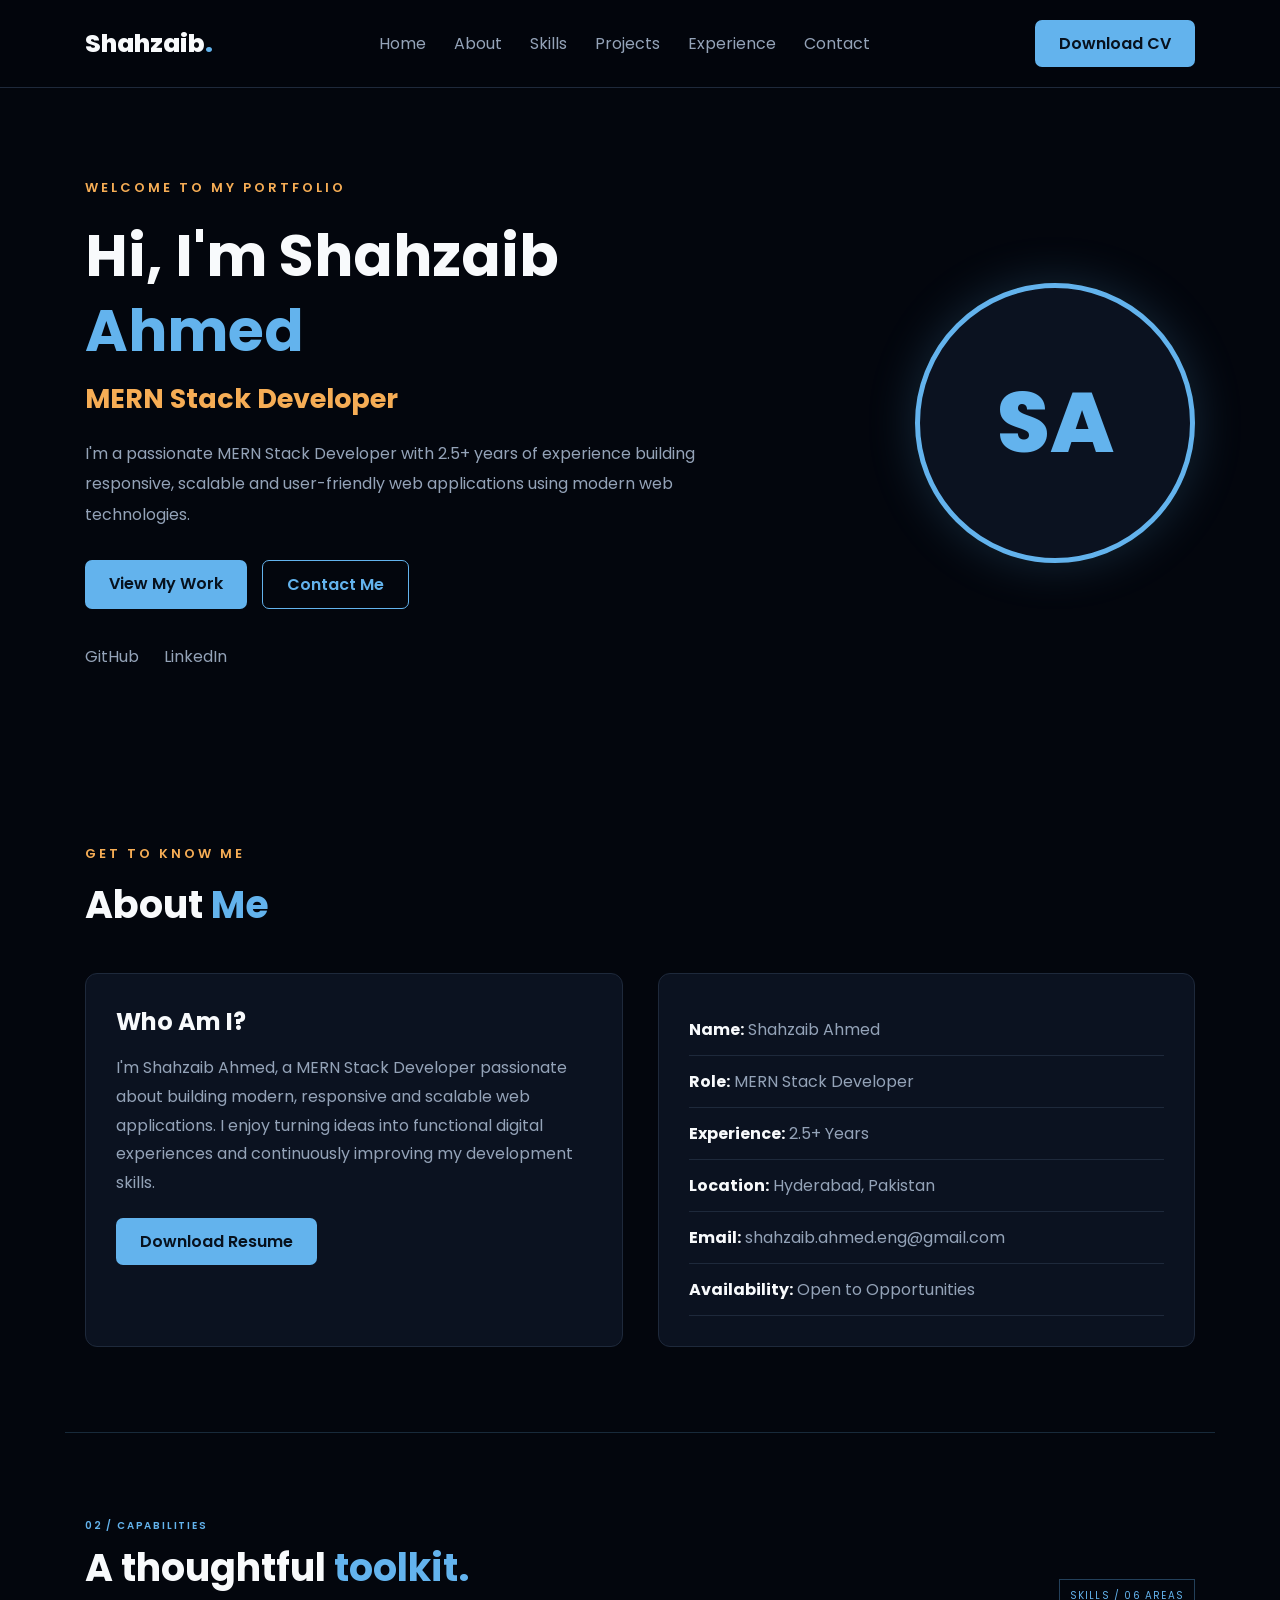
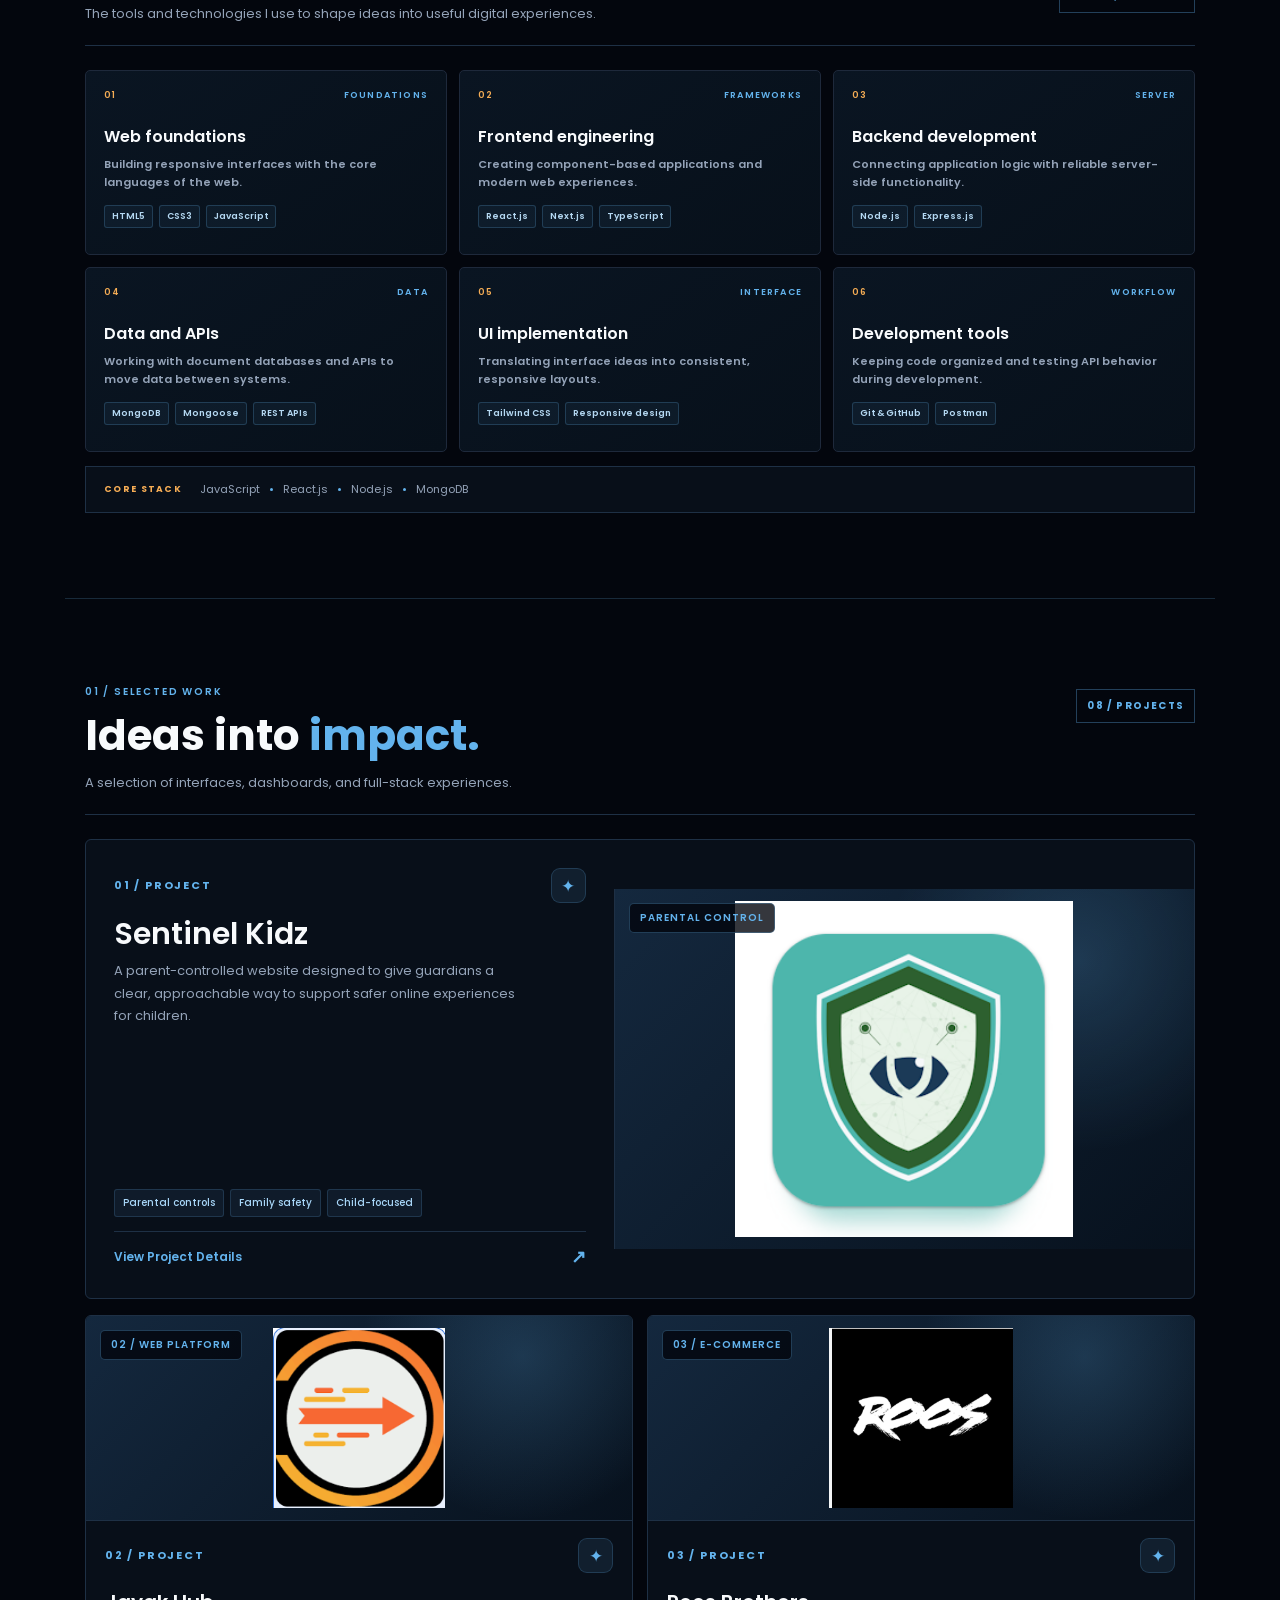
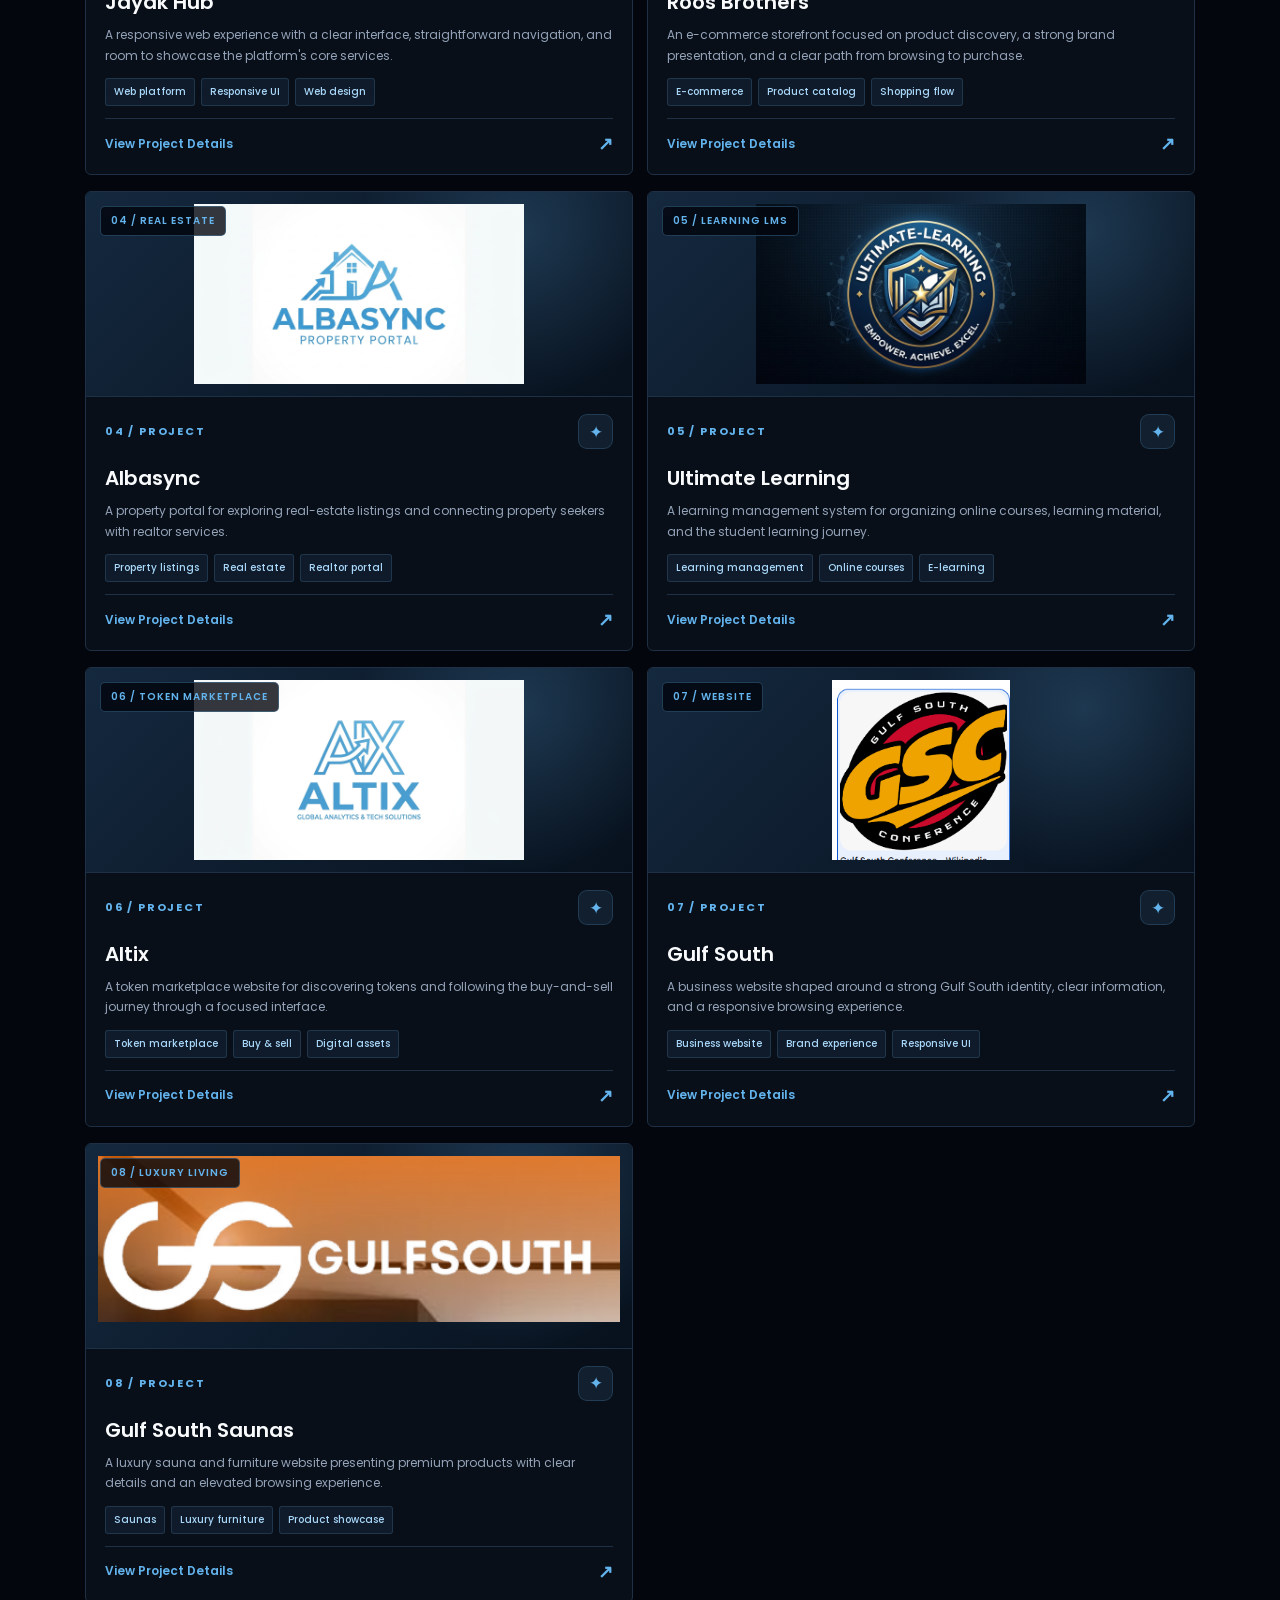
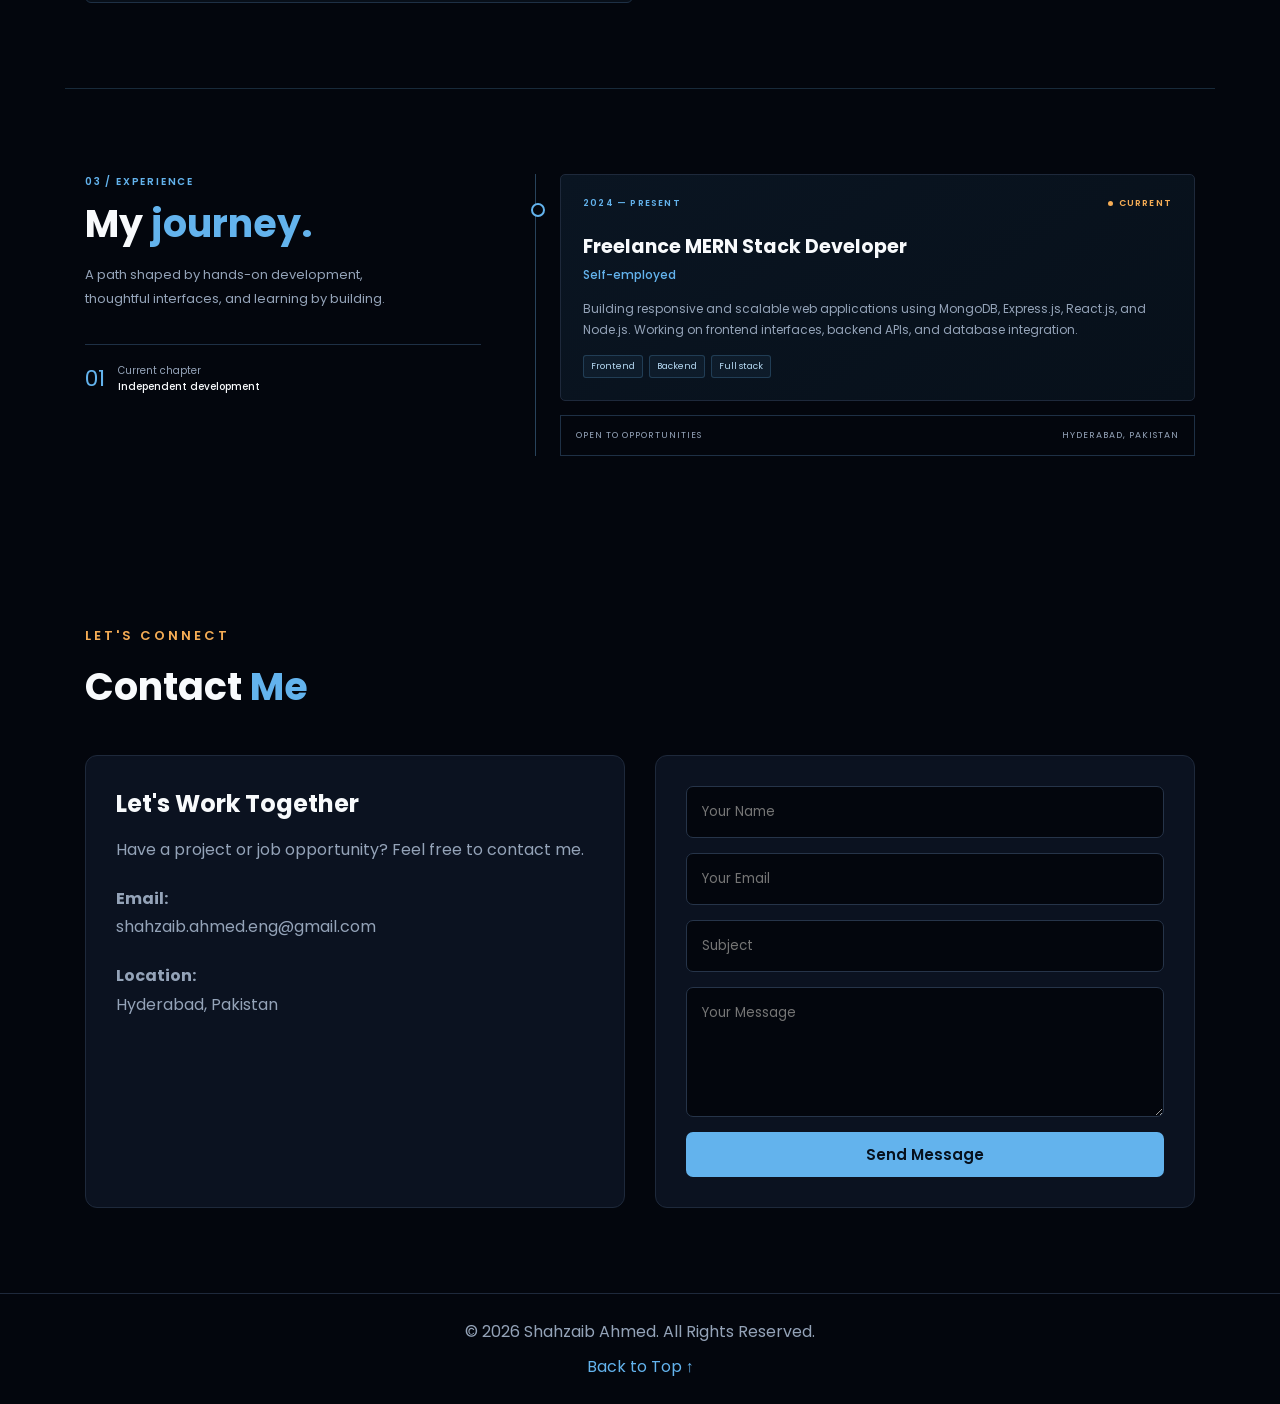
==== project.html @ 98721a76 "Initial portfolio commit" ====
<!DOCTYPE html>
<html lang="en">
<head>
    <meta charset="UTF-8">
    <meta name="viewport" content="width=device-width, initial-scale=1.0">

    <title>Project Details | Shahzaib Ahmed</title>

    <link rel="stylesheet" href="project.css">
</head>
<body>

    <header class="project-navbar">
        <a href="index.html" class="logo">
    Shahzaib<span>.</span></a>
        <a href="index.html#projects" class="back-link">← Back to Projects</a>
    </header>

    <main class="project-container case-study">

        <p class="project-label">PROJECT CASE STUDY <span id="project-number">01 / 08</span></p>

        <header class="case-header">
            <div>
                <h1 id="project-name">Sample Project 01</h1>
                <p class="project-description">
                    A closer look at the purpose, audience, and design focus of this project.
                </p>
            </div>
            <a href="index.html#projects" class="back-button">All projects <span>↗</span></a>
        </header>

        <section class="case-visual" aria-label="Project preview">
            <div class="case-window-bar">
                <div class="window-dots" aria-hidden="true"><i></i><i></i><i></i></div>
                <span>INTERFACE PREVIEW</span>
                <span id="preview-category">WEB EXPERIENCE</span>
            </div>
            <figure class="case-image">
                <img id="project-preview" src="assets/projects/2.PNG" alt="Sample project logo">
            </figure>
        </section>

        <section class="project-overview">
            <div class="overview-copy">
                <p class="case-section-label">OVERVIEW / 01</p>
                <h2 id="project-overview-title">Designed around a clear idea.</h2>
                <p id="project-overview">
                    Project overview will appear here.
                </p>
            </div>

            <dl class="project-facts">
                <div><dt>PROJECT TYPE</dt><dd id="project-type">Web experience</dd></div>
                <div><dt>DESIGNED FOR</dt><dd id="project-audience">Visitors</dd></div>
                <div><dt>CORE FOCUS</dt><dd id="project-focus">Digital experience</dd></div>
            </dl>
        </section>

        <section class="case-focus">
            <div class="case-section-heading">
                <div>
                    <p class="case-section-label">DESIGN NOTES / 02</p>
                    <h2>Project focus</h2>
                </div>
                <p id="project-focus-intro">Key considerations that shaped this project.</p>
            </div>

            <div class="focus-grid">
                <article class="focus-item">
                    <span id="project-focus-label-1">01 / EXPERIENCE</span>
                    <h3 id="project-focus-title-1">Clear hierarchy</h3>
                    <p id="project-focus-copy-1">Organize content so the most useful information is easy to find.</p>
                </article>
                <article class="focus-item">
                    <span id="project-focus-label-2">02 / INTERACTION</span>
                    <h3 id="project-focus-title-2">Simple navigation</h3>
                    <p id="project-focus-copy-2">Keep important actions visible and the main flow straightforward.</p>
                </article>
                <article class="focus-item">
                    <span id="project-focus-label-3">03 / RESPONSIVE</span>
                    <h3 id="project-focus-title-3">Every screen</h3>
                    <p id="project-focus-copy-3">Make the experience work comfortably across desktop and mobile.</p>
                </article>
            </div>
        </section>

        <section class="case-stack">
            <div>
                <p class="case-section-label">PROJECT SCOPE / 03</p>
                <h2>Focus areas</h2>
            </div>
            <div class="case-tech" id="project-scope"></div>
        </section>

        <a href="index.html#projects" class="case-return">← Back to selected projects</a>

    </main>

    <footer>
        <p>© 2026 Shahzaib Ahmed. All Rights Reserved.</p>
    </footer>

    <script src="project.js"></script>

</body>
</html>
---- project.css ----
@import url('https://fonts.googleapis.com/css2?family=Poppins:wght@300;400;500;600;700;800&display=swap');

:root {
    --background: #03060D;
    --card: #0B1220;
    --primary: #63B3ED;
    --secondary: #F6AD55;
    --white: #F8FAFC;
    --gray: #94A3B8;
}

* {
    margin: 0;
    padding: 0;
    box-sizing: border-box;
    scroll-behavior: smooth;
}

body {
    font-family: 'Poppins', sans-serif;
    background: var(--background);
    color: var(--white);
    min-height: 100vh;
    display: flex;
    flex-direction: column;
}

a {
    text-decoration: none;
    color: inherit;
}

/* NAVBAR */

.project-navbar {
    background: rgba(3, 6, 13, 0.95);
    position: sticky;
    top: 0;
    z-index: 100;
    border-bottom: 1px solid #1E293B;

    display: flex;
    justify-content: space-between;
    align-items: center;

    padding: 20px 8%;
}

.logo {
    font-size: 25px;
    font-weight: 800;
    color: var(--white);
}

.logo span {
    color: var(--primary);
}

.back-link {
    color: var(--gray);
    transition: 0.3s;
}

.back-link:hover {
    color: var(--primary);
}

/* PROJECT DETAILS */

.project-container {
    width: 85%;
    max-width: 1150px;
    margin: auto;
    padding: 100px 0;
    flex: 1;
}

.project-label {
    color: var(--secondary);
    letter-spacing: 3px;
    font-size: 13px;
    font-weight: 600;
}

.project-container h1 {
    font-size: clamp(35px, 5vw, 55px);
    margin: 20px 0;
    color: var(--white);
}

.project-description {
    color: var(--gray);
    font-size: 17px;
    line-height: 1.9;
    margin-bottom: 45px;
}

/* PROJECT INFO CARD */

.project-info {
    background: var(--card);
    border: 1px solid #1E293B;
    padding: 35px;
    border-radius: 12px;
    margin-bottom: 35px;
    transition: 0.3s;
}

.project-info:hover {
    border-color: var(--primary);
    transform: translateY(-4px);
}

.project-info h2 {
    color: var(--primary);
    font-size: 24px;
    margin-bottom: 15px;
}

.project-info p {
    color: var(--gray);
    line-height: 1.9;
}

/* BACK BUTTON */

.back-button {
    display: inline-block;
    padding: 12px 24px;
    background: var(--primary);
    color: #07111D;
    border-radius: 7px;
    font-weight: 600;
    transition: 0.3s;
}

.back-button:hover {
    transform: translateY(-3px);
    background: var(--secondary);
}

/* FOOTER */

footer {
    padding: 25px 20px;
    text-align: center;
    border-top: 1px solid #1E293B;
    color: var(--gray);
}

footer p {
    margin-bottom: 10px;
}

/* RESPONSIVE */

@media (max-width: 768px) {

    .project-navbar {
        padding: 20px;
    }

    .project-container {
        width: 90%;
        padding: 70px 0;
    }

    .project-container h1 {
        font-size: 36px;
    }

    .project-info {
        padding: 25px;
    }

}

@media (max-width: 480px) {

    .project-navbar {
        gap: 15px;
    }

    .logo {
        font-size: 21px;
    }

    .back-link {
        font-size: 13px;
    }

}

/* CASE STUDY LAYOUT */

.project-container.case-study {
    width: min(1150px, calc(100% - 40px));
    padding: 48px 0 84px;
}

.case-study .project-label,
.case-section-label {
    display: flex;
    align-items: center;
    justify-content: space-between;
    gap: 16px;
    color: var(--primary);
    font-size: 10px;
    font-weight: 600;
    letter-spacing: 1.6px;
}

.case-study .project-label span {
    color: var(--gray);
    font-size: 9px;
}

.case-header {
    display: flex;
    align-items: flex-end;
    justify-content: space-between;
    gap: 30px;
    margin: 22px 0 28px;
}

.case-header h1 {
    margin: 0 0 12px;
    color: var(--white);
    font-size: 42px;
    line-height: 1.1;
}

.case-header .project-description {
    max-width: 640px;
    margin: 0;
    color: var(--gray);
    font-size: 14px;
    line-height: 1.8;
}

.case-study .back-button {
    flex: 0 0 auto;
    padding: 10px 13px;
    border: 1px solid #2A4A64;
    border-radius: 3px;
    background: transparent;
    color: var(--primary);
    font-size: 11px;
}

.case-study .back-button:hover {
    transform: translateY(-2px);
    border-color: var(--primary);
    background: rgba(99, 179, 237, .08);
}

.case-study .back-button span {
    margin-left: 12px;
}

.case-visual {
    overflow: hidden;
    border: 1px solid #1E3045;
    background: #070E17;
}

.case-window-bar {
    min-height: 38px;
    display: flex;
    align-items: center;
    justify-content: space-between;
    gap: 12px;
    padding: 0 14px;
    border-bottom: 1px solid #1E3045;
    color: var(--gray);
    background: #0A1522;
    font-size: 9px;
    letter-spacing: 1px;
}

.window-dots {
    display: flex;
    gap: 5px;
}

.window-dots i {
    width: 6px;
    height: 6px;
    border-radius: 50%;
    background: #34516A;
}

.case-image {
    min-height: 390px;
    display: grid;
    place-items: center;
    padding: 28px;
    background:
        radial-gradient(circle at 50% 40%, rgba(99, 179, 237, .1), transparent 55%),
        #07111D;
}

.case-image img {
    display: block;
    width: min(100%, 760px);
    max-height: 470px;
    object-fit: contain;
    border: 1px solid #20384E;
    background: #0B1725;
    box-shadow: 0 18px 45px rgba(0, 0, 0, .35);
}

.project-overview {
    display: grid;
    grid-template-columns: minmax(0, 1fr) minmax(280px, .75fr);
    gap: 54px;
    padding: 34px 0;
    border-bottom: 1px solid #1E3045;
}

.overview-copy h2,
.case-section-heading h2,
.case-stack h2 {
    margin: 12px 0;
    color: var(--white);
    font-size: 24px;
    line-height: 1.25;
}

.overview-copy > p:last-child,
.case-section-heading > p {
    max-width: 600px;
    color: var(--gray);
    font-size: 12px;
    line-height: 1.8;
}

.project-facts {
    display: grid;
    align-content: center;
}

.project-facts div {
    display: flex;
    justify-content: space-between;
    gap: 20px;
    padding: 12px 0;
    border-bottom: 1px solid #1E3045;
}

.project-facts dt {
    color: var(--gray);
    font-size: 9px;
    letter-spacing: 1px;
}

.project-facts dd {
    color: var(--white);
    font-size: 11px;
    text-align: right;
}

.case-focus {
    padding: 34px 0;
    border-bottom: 1px solid #1E3045;
}

.case-section-heading {
    display: flex;
    align-items: flex-end;
    justify-content: space-between;
    gap: 24px;
    margin-bottom: 18px;
}

.case-section-heading h2,
.case-stack h2 {
    margin-bottom: 0;
}

.case-section-heading > p {
    max-width: 300px;
}

.focus-grid {
    display: grid;
    grid-template-columns: repeat(3, minmax(0, 1fr));
    gap: 10px;
}

.focus-item {
    min-width: 0;
    padding: 18px;
    border: 1px solid #1E3045;
    background: linear-gradient(145deg, #0A1522, #07101A);
}

.focus-item > span {
    color: var(--primary);
    font-size: 9px;
    letter-spacing: 1px;
}

.focus-item h3 {
    margin: 22px 0 7px;
    color: var(--white);
    font-size: 15px;
}

.focus-item p {
    color: var(--gray);
    font-size: 11px;
    line-height: 1.7;
}

.case-stack {
    display: flex;
    align-items: center;
    justify-content: space-between;
    gap: 24px;
    padding: 28px 0;
    border-bottom: 1px solid #1E3045;
}

.case-tech {
    display: flex;
    flex-wrap: wrap;
    gap: 7px;
}

.case-tech span {
    padding: 7px 10px;
    border: 1px solid #23405A;
    color: #B5D9F3;
    font-size: 10px;
}

.case-return {
    display: inline-block;
    margin-top: 24px;
    color: var(--primary);
    font-size: 11px;
}

.case-return:hover {
    color: var(--secondary);
}

@media (max-width: 768px) {
    .project-container.case-study {
        padding: 38px 0 64px;
    }

    .case-header {
        align-items: flex-start;
        flex-direction: column;
        gap: 18px;
    }

    .case-header h1 {
        font-size: 34px;
    }

    .case-image {
        min-height: 280px;
        padding: 18px;
    }

    .project-overview {
        grid-template-columns: 1fr;
        gap: 20px;
    }

    .focus-grid {
        grid-template-columns: 1fr;
    }
}

@media (max-width: 480px) {
    .project-container.case-study {
        width: calc(100% - 28px);
    }

    .case-window-bar {
        padding: 0 9px;
        font-size: 8px;
    }

    .case-image {
        min-height: 220px;
        padding: 12px;
    }

    .case-section-heading,
    .case-stack {
        align-items: flex-start;
        flex-direction: column;
    }

    .project-facts div {
        gap: 12px;
    }
}
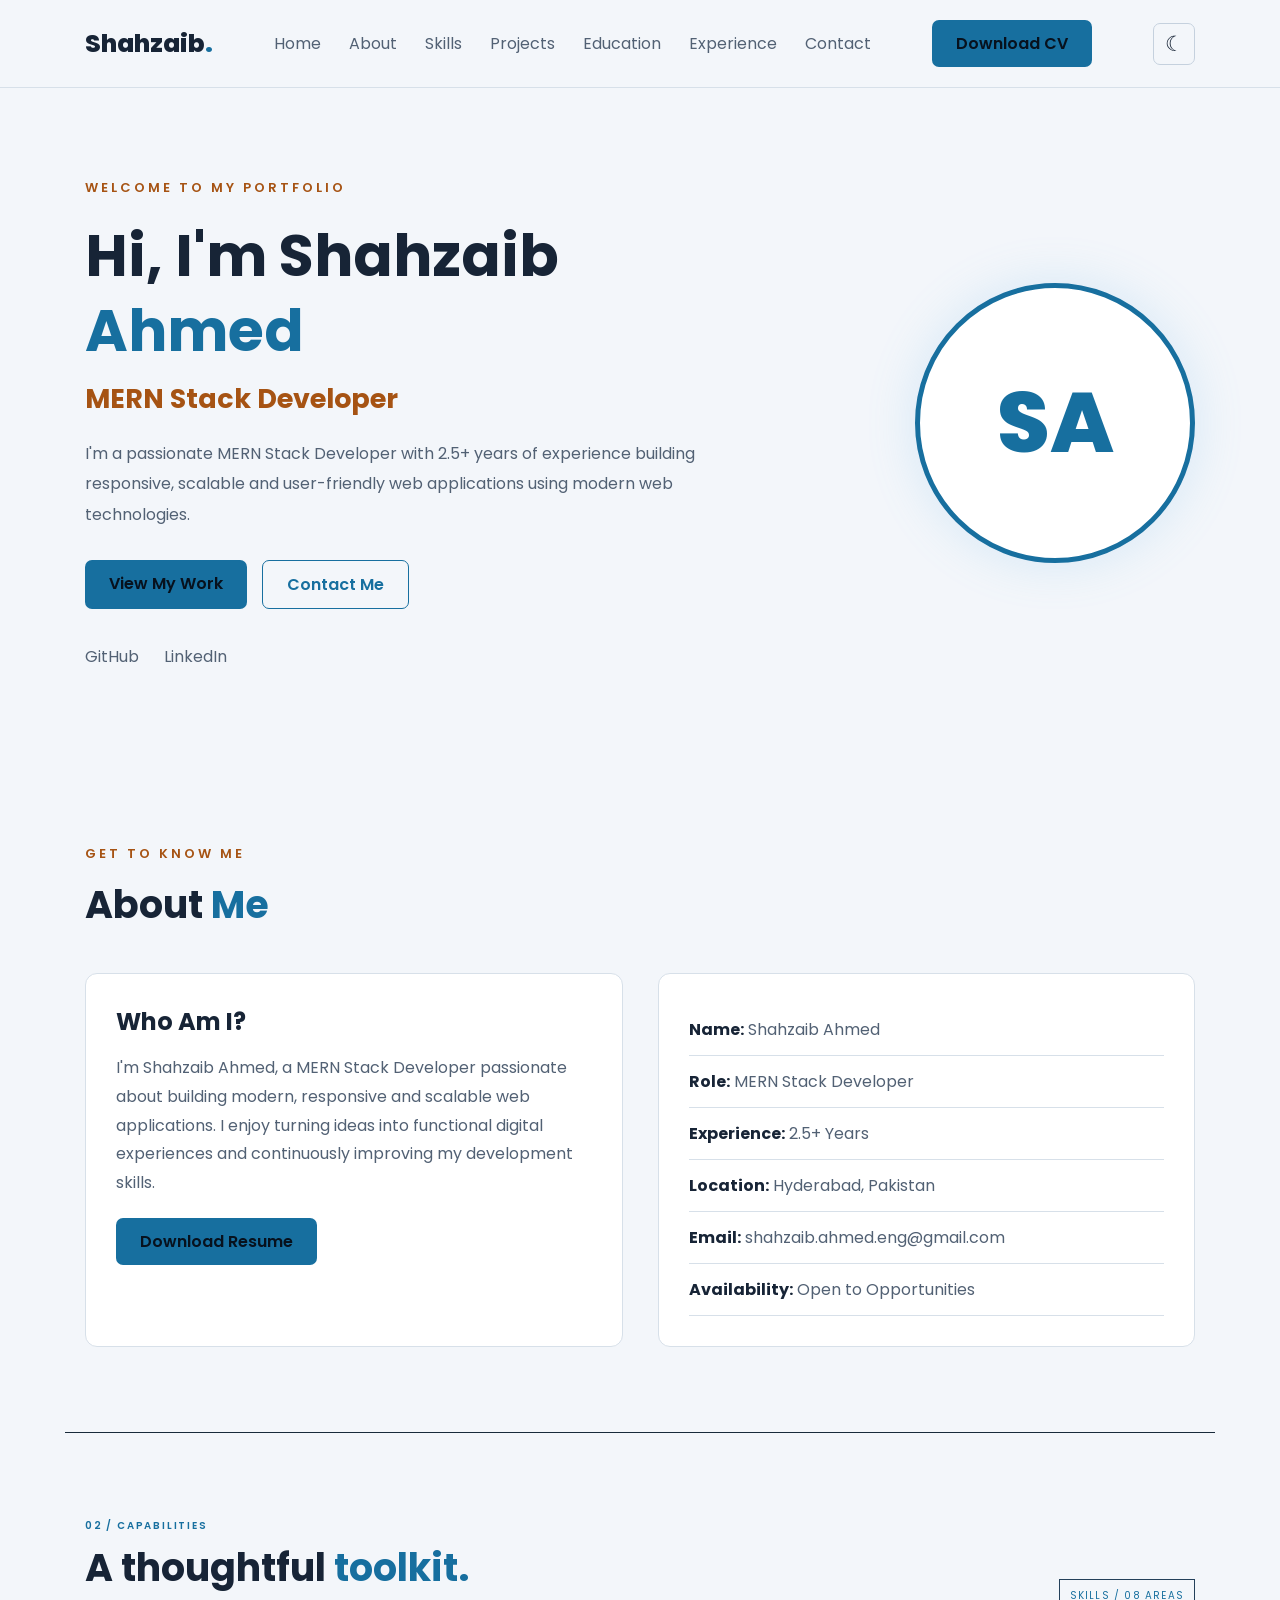
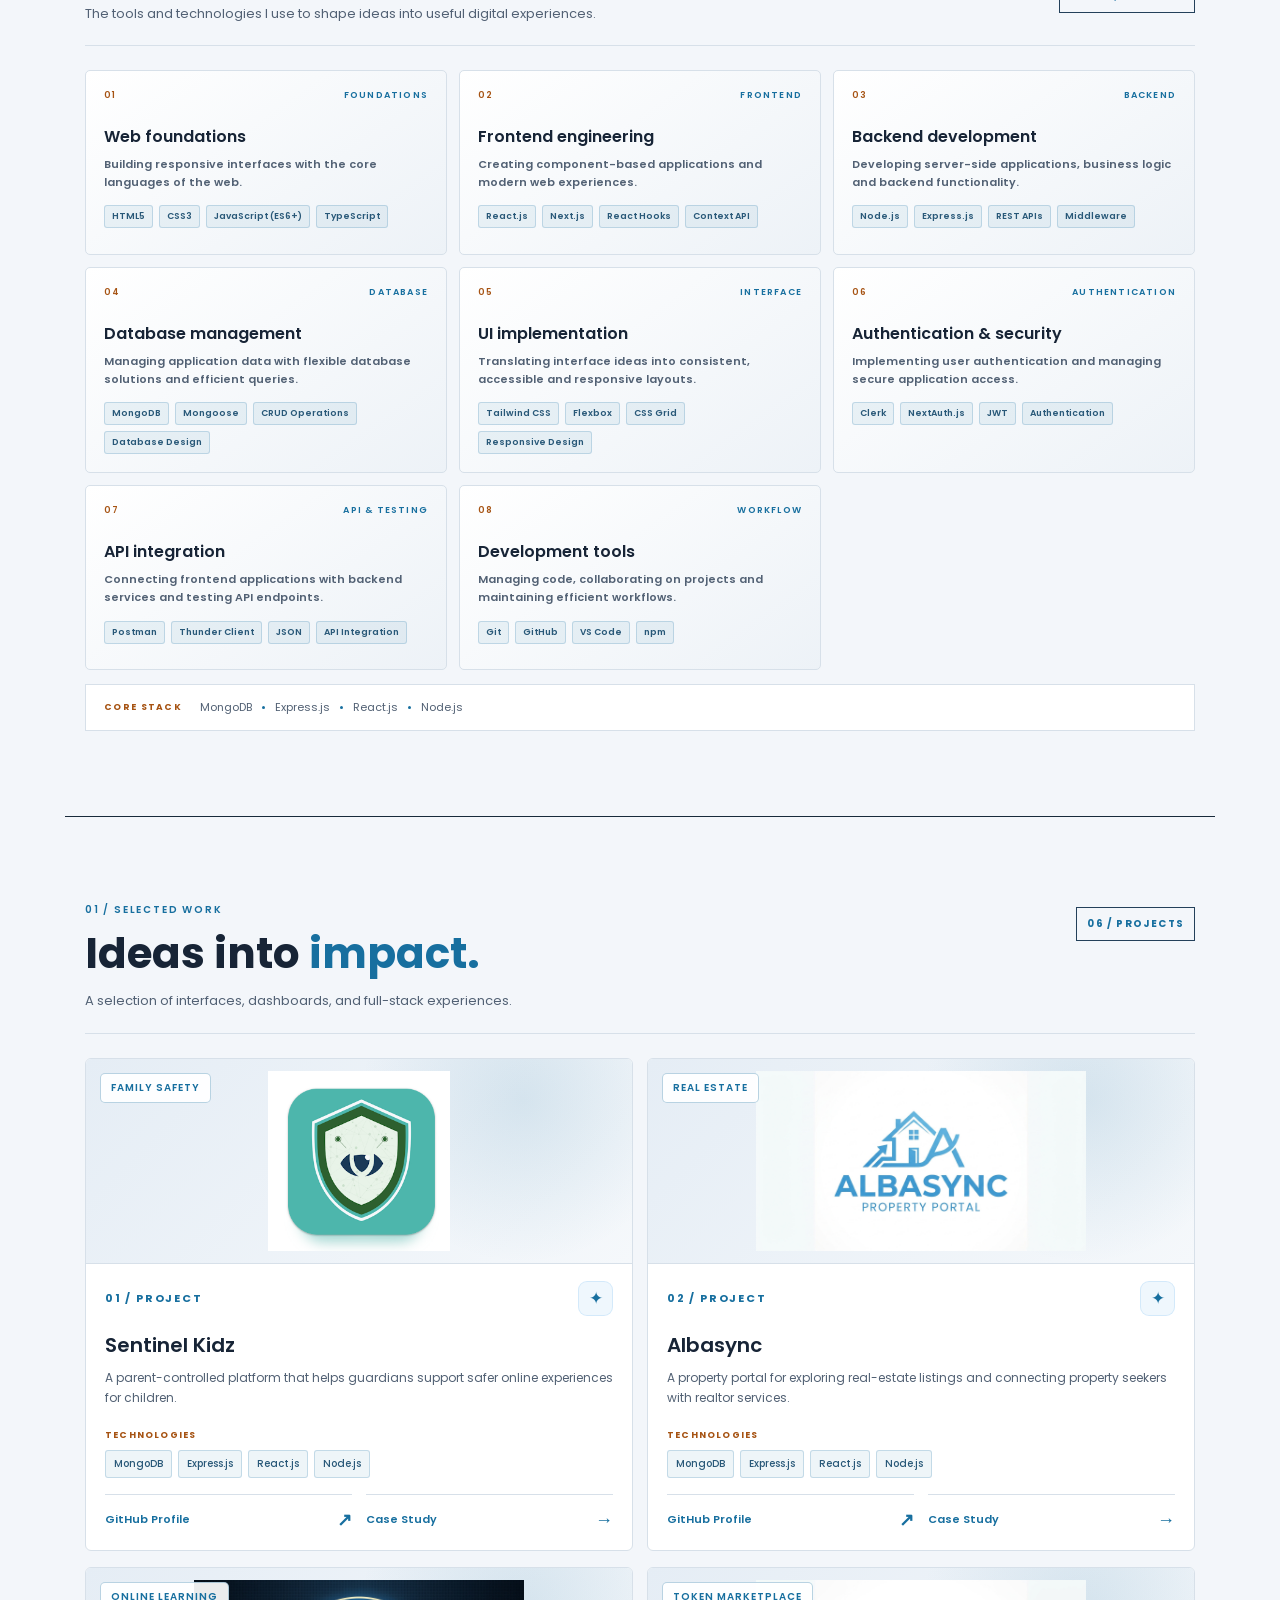
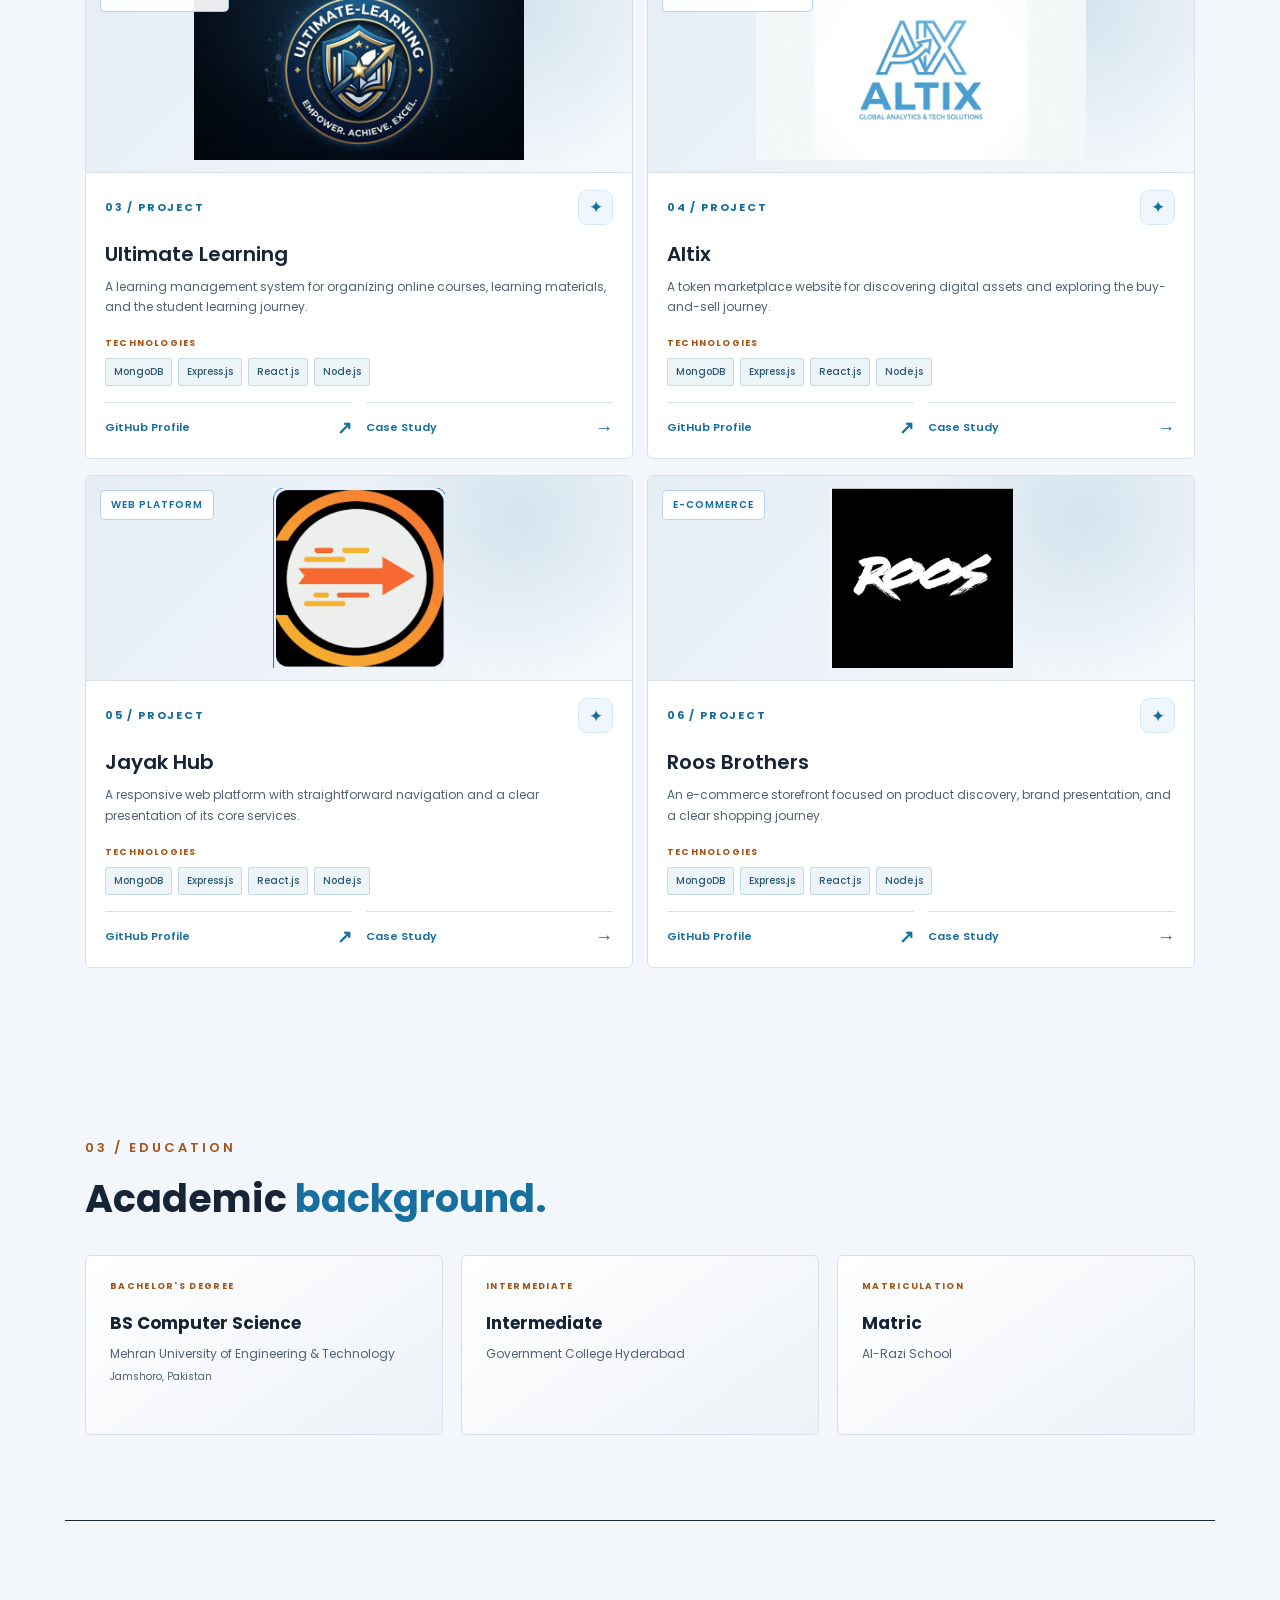
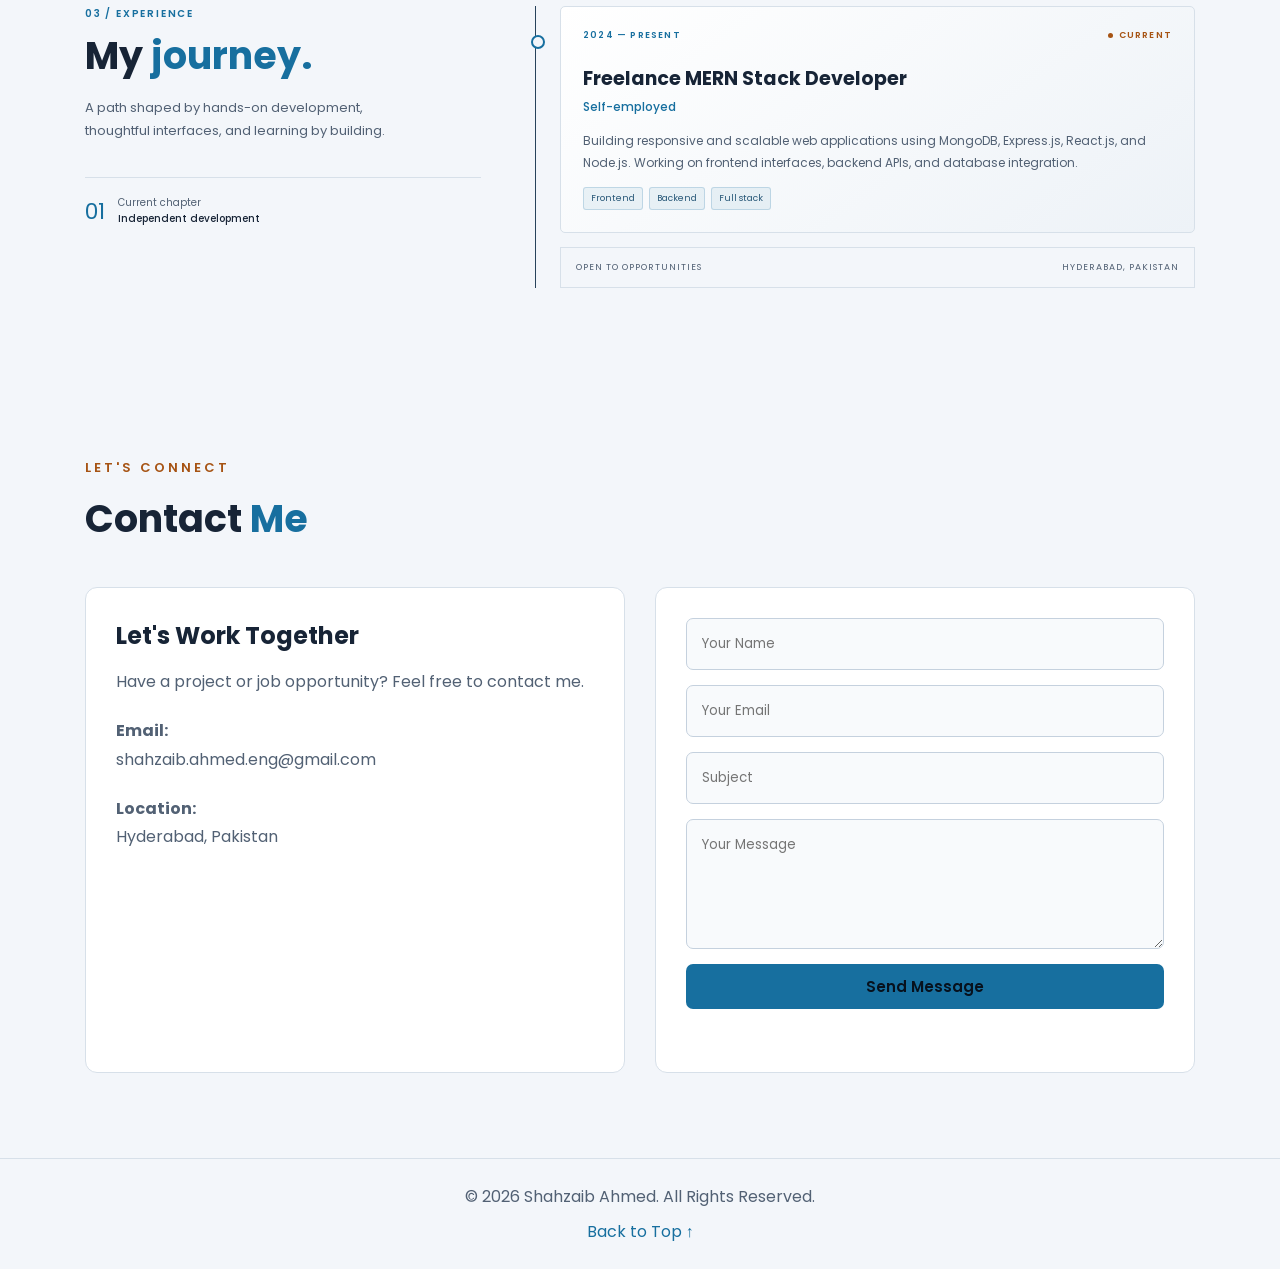
==== commit 0d052cba: "Update portfolio projects and resume section" ====
--- a/project.html
+++ b/project.html
@@ -19,7 +19,7 @@
 
     <main class="project-container case-study">
 
-        <p class="project-label">PROJECT CASE STUDY <span id="project-number">01 / 08</span></p>
+        <p class="project-label">PROJECT CASE STUDY <span id="project-number">01 / 06</span></p>
 
         <header class="case-header">
             <div>
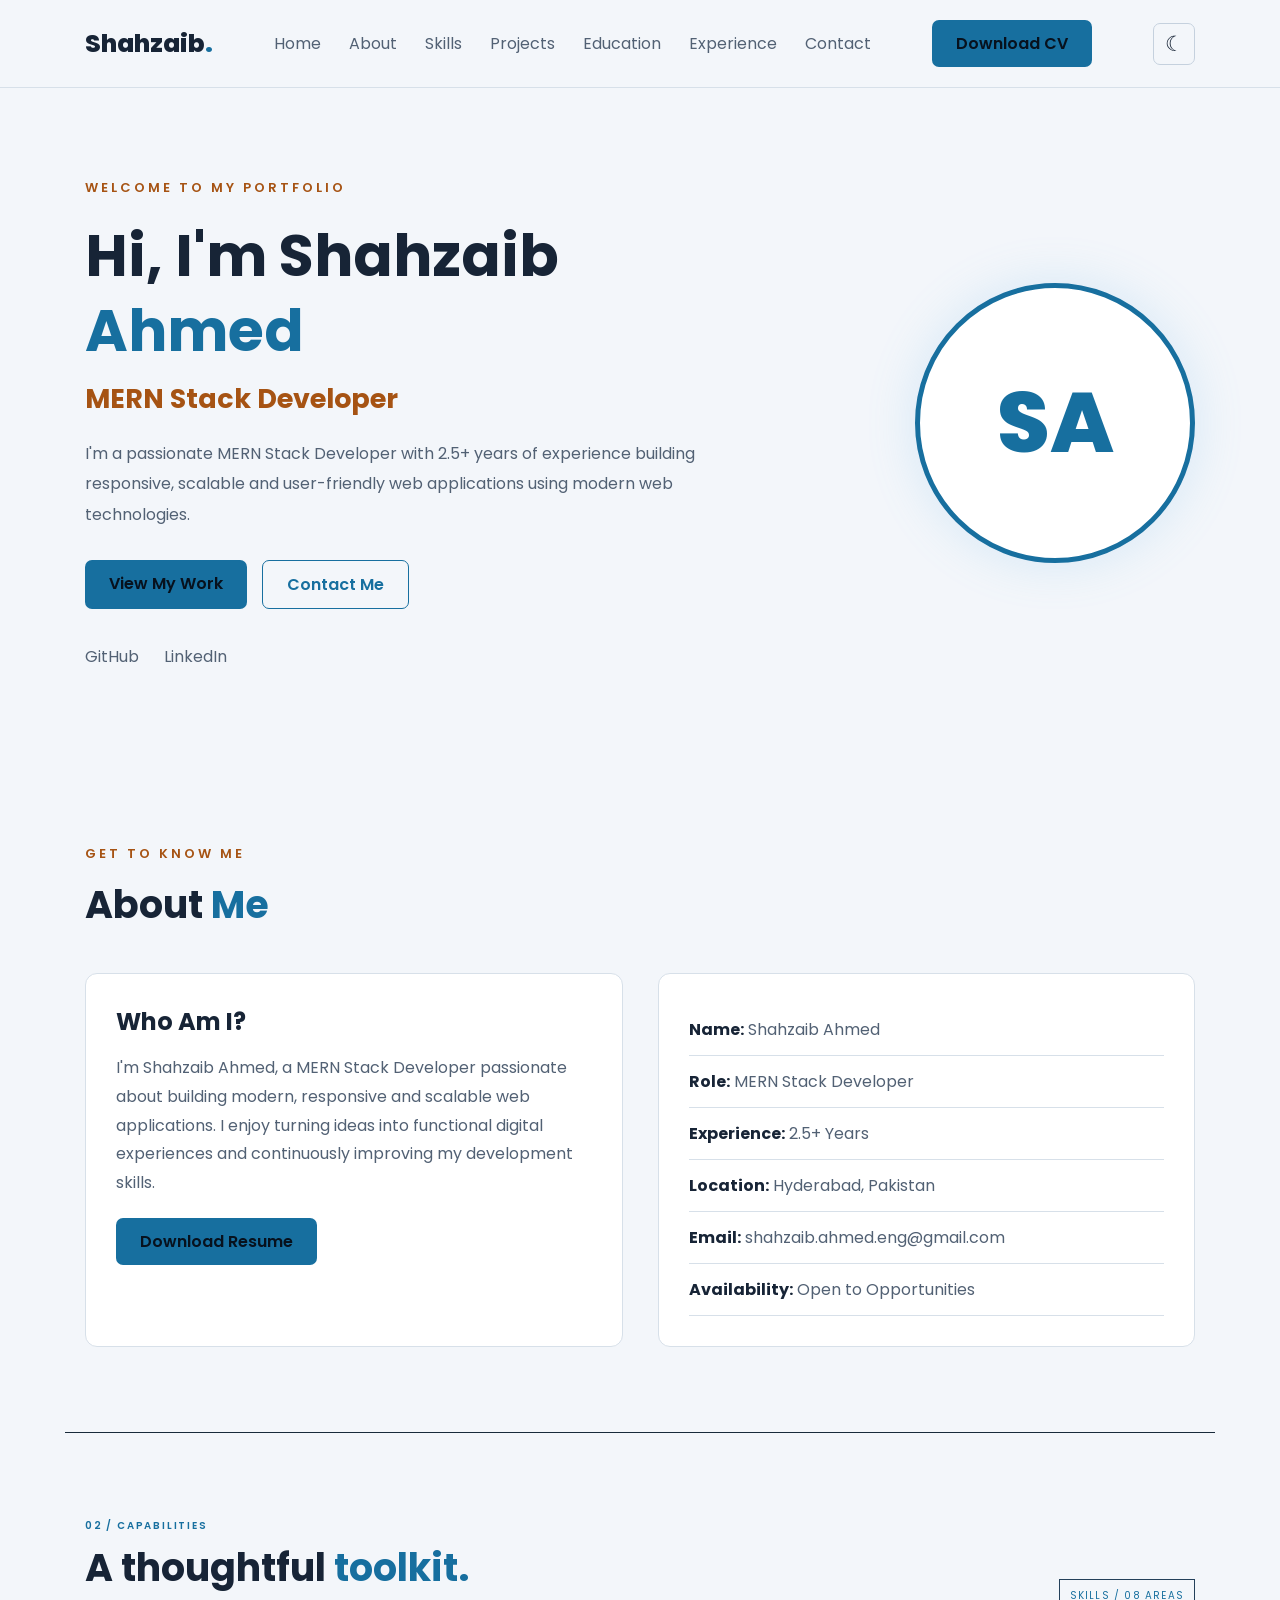
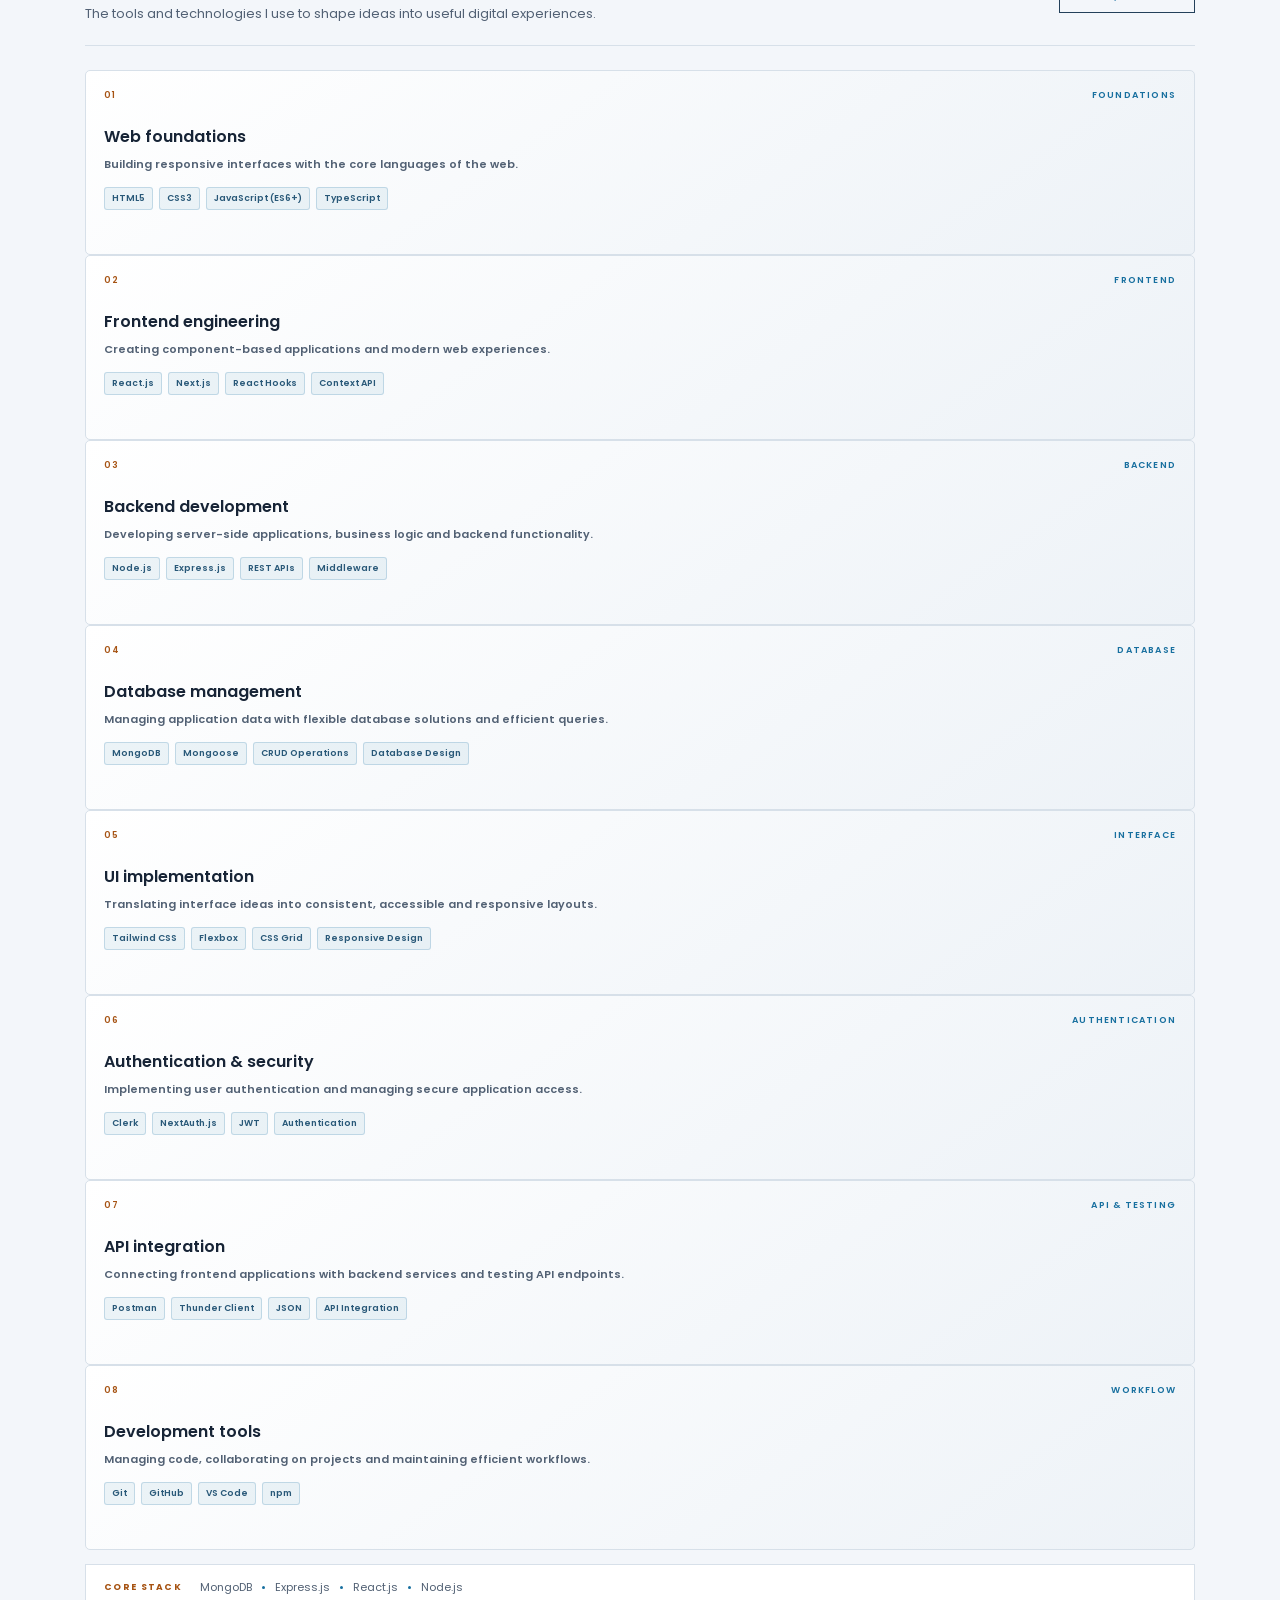
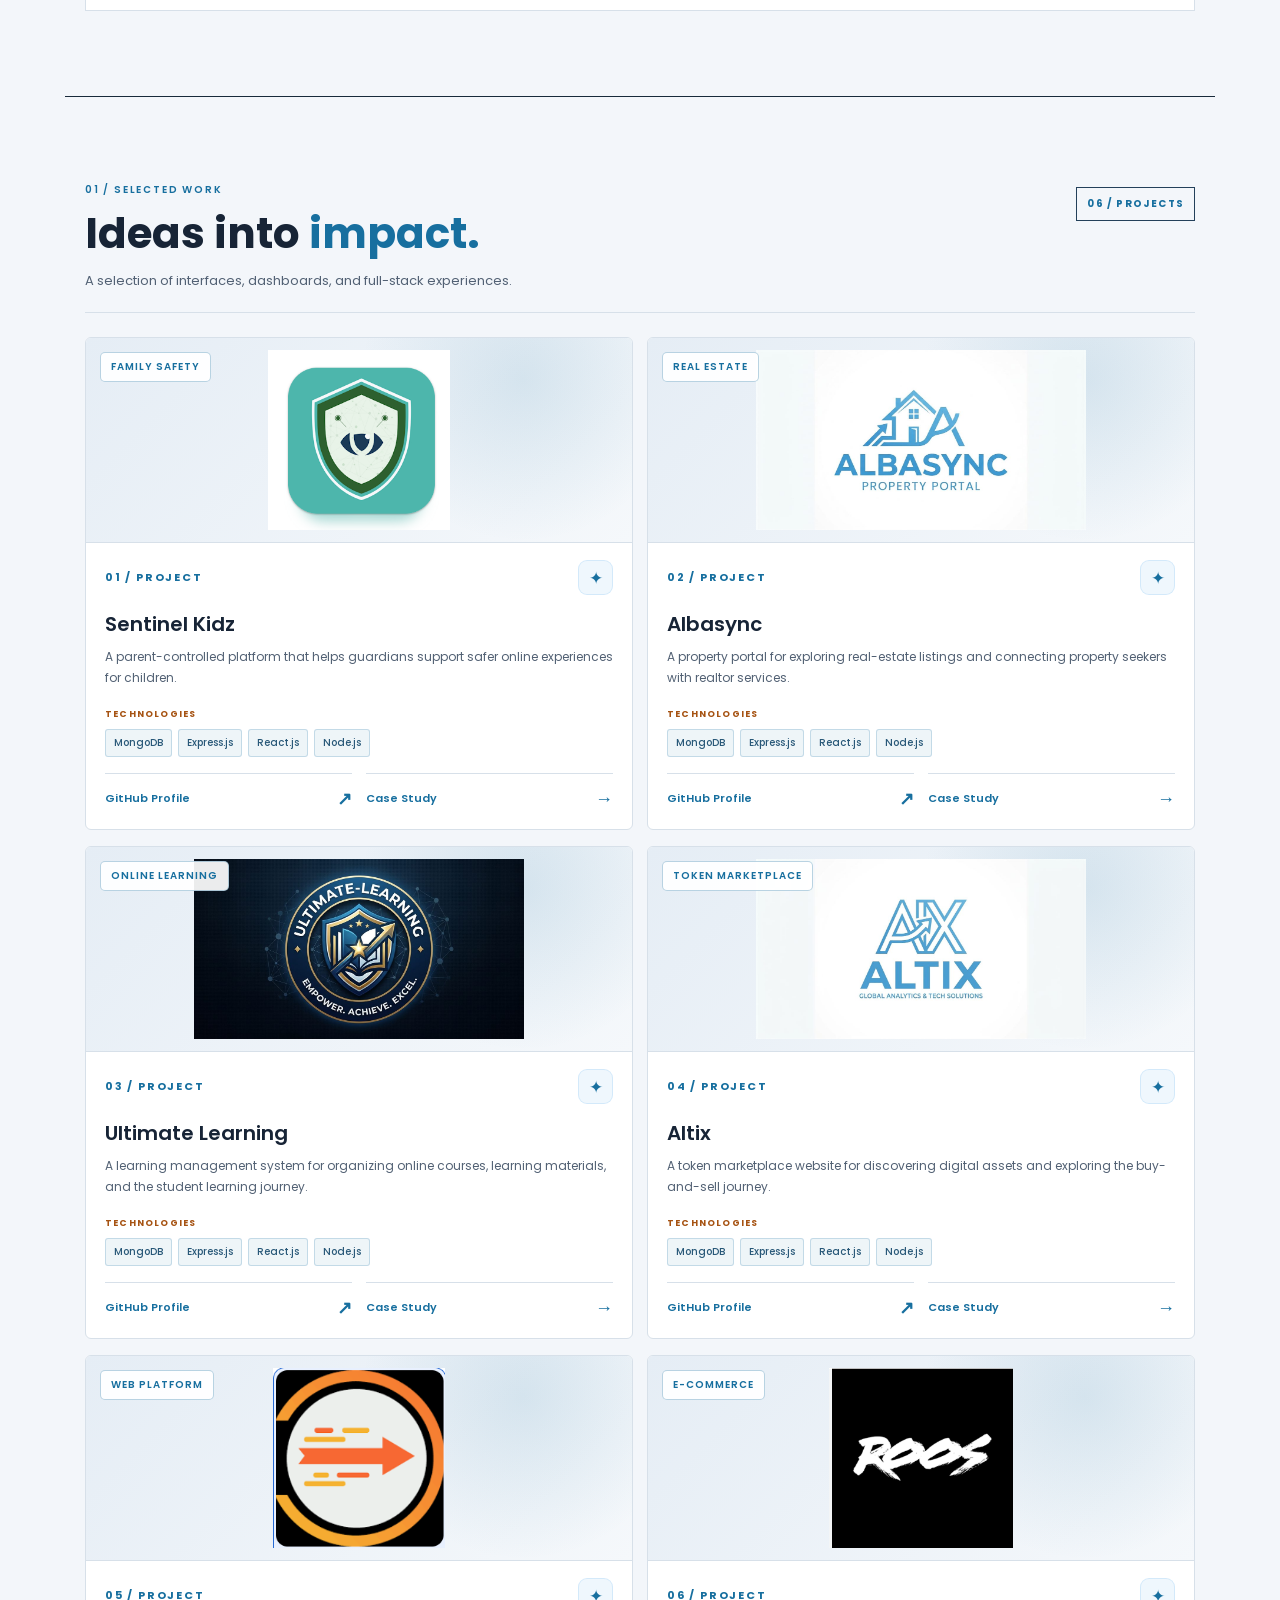
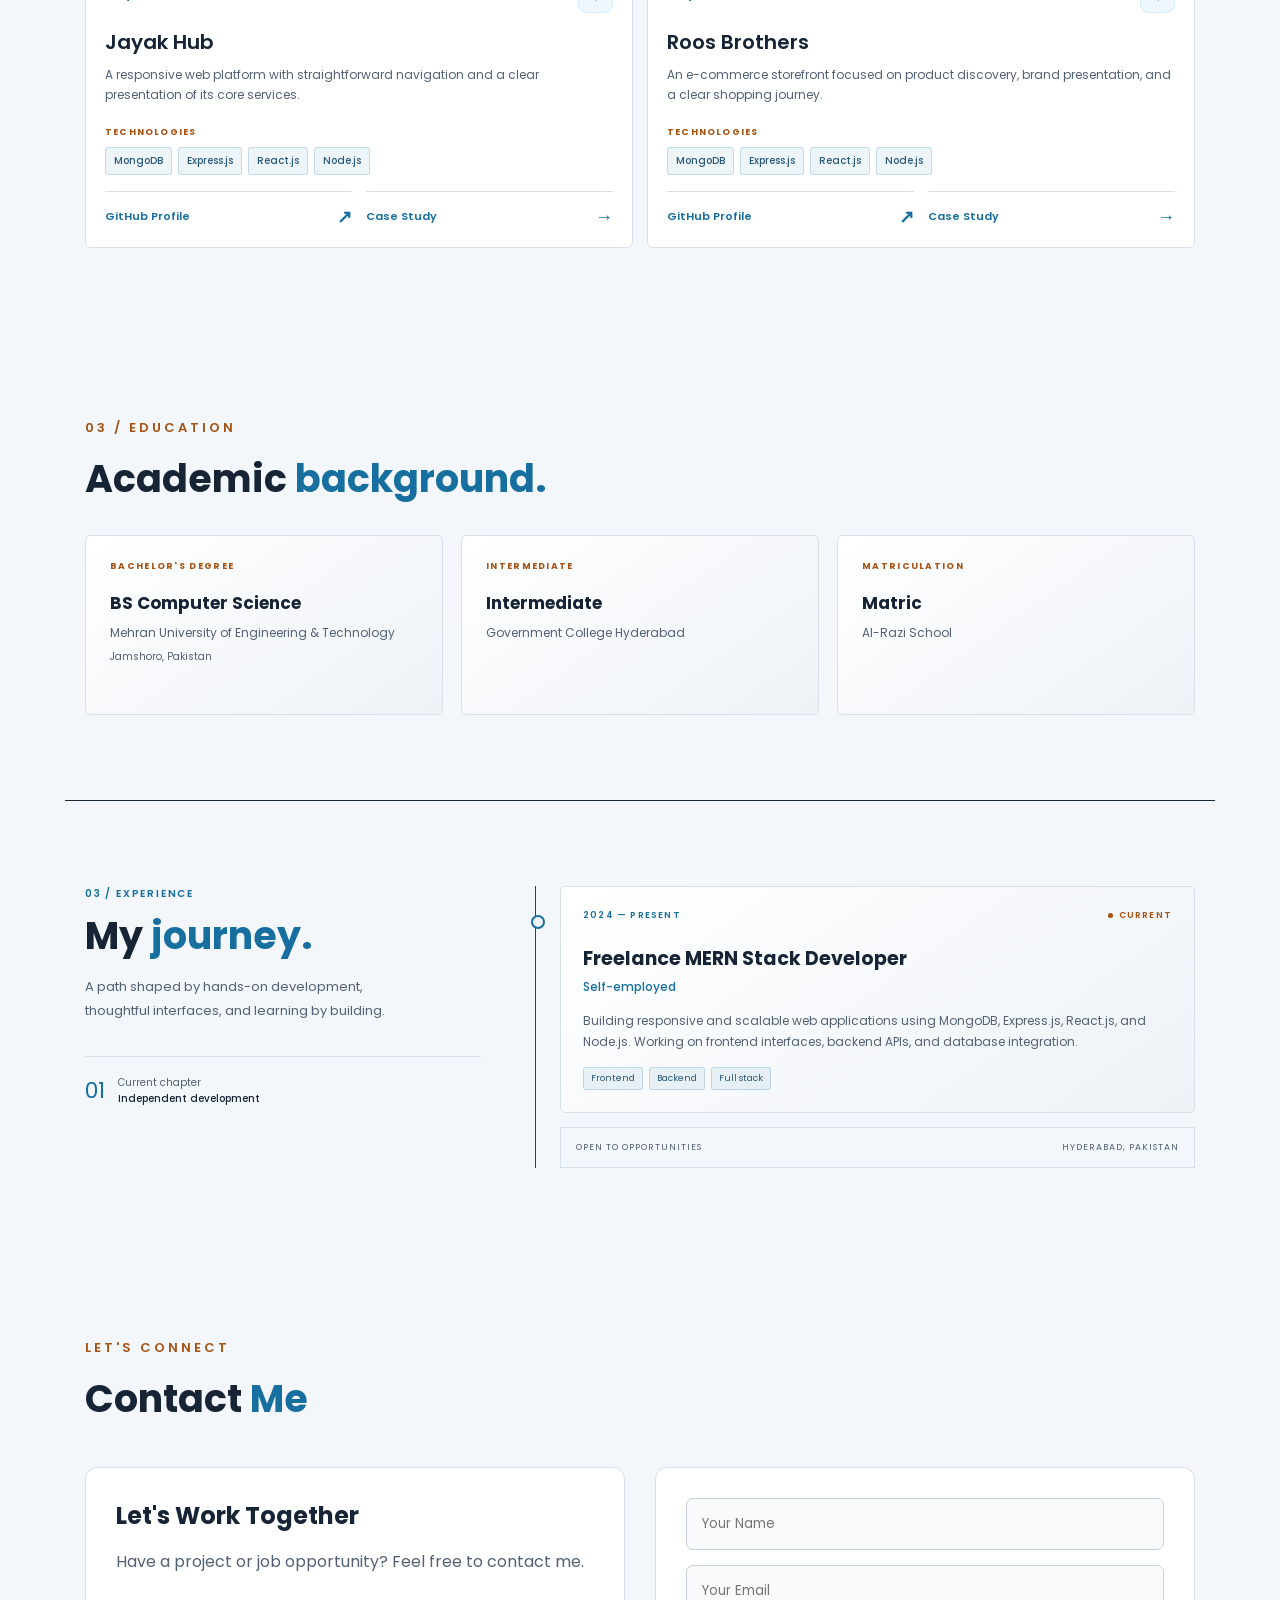
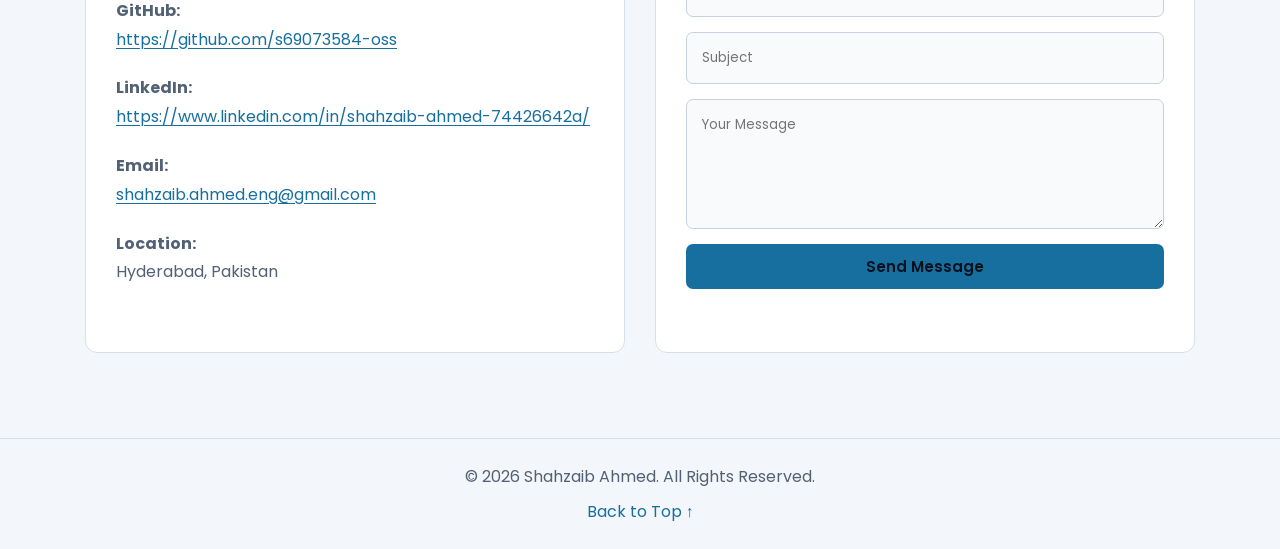
==== commit 1d63a641: "Complete final portfolio updates and README" ====
--- a/project.html
+++ b/project.html
@@ -7,6 +7,9 @@
 
     <title>Project Details | Shahzaib Ahmed</title>
 
+    <link rel="preconnect" href="https://fonts.googleapis.com">
+    <link rel="preconnect" href="https://fonts.gstatic.com" crossorigin>
+    <link href="https://fonts.googleapis.com/css2?family=Poppins:wght@300;400;500;600;700;800&display=swap" rel="stylesheet">
     <link rel="stylesheet" href="project.css">
 </head>
 <body>
@@ -38,7 +41,7 @@
                 <span id="preview-category">WEB EXPERIENCE</span>
             </div>
             <figure class="case-image">
-                <img id="project-preview" src="assets/projects/2.PNG" alt="Sample project logo">
+                <img id="project-preview" src="assets/projects/2.PNG" alt="Sample project logo" decoding="async">
             </figure>
         </section>
 
--- a/project.css
+++ b/project.css
@@ -1,6 +1,3 @@
-
-@import url('https://fonts.googleapis.com/css2?family=Poppins:wght@300;400;500;600;700;800&display=swap');
-
 :root {
     --background: #03060D;
     --card: #0B1220;
